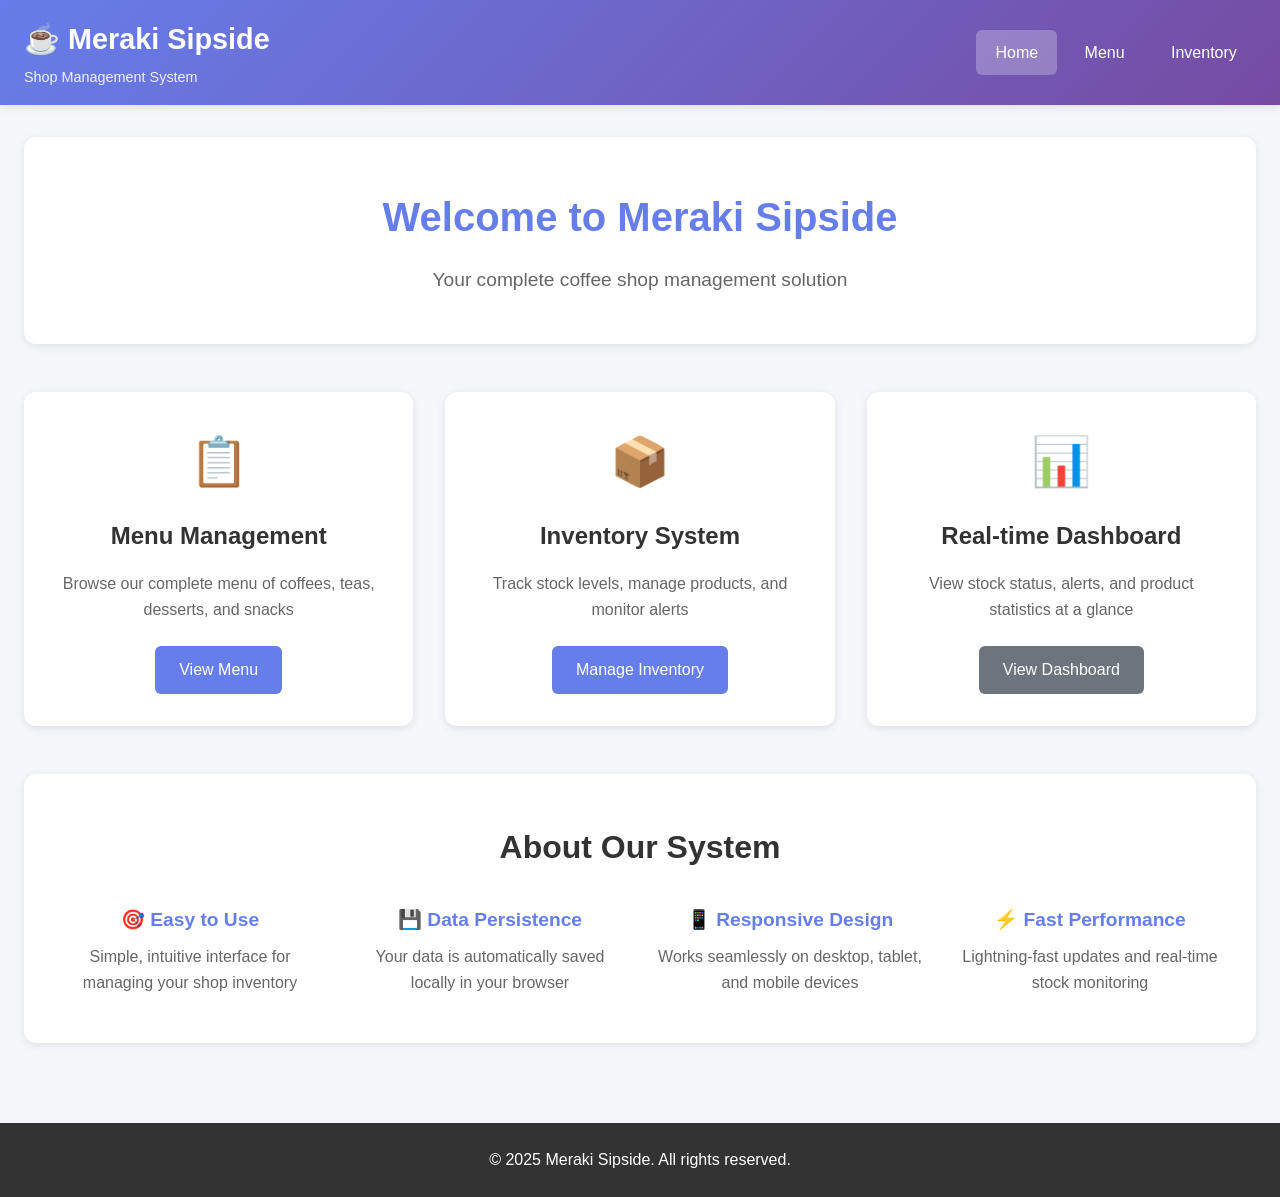
==== index.html @ 9d9142d4 "Initial commit: Meraki Sipside Inventory Management System" ====
<!DOCTYPE html>
<html lang="en">
<head>
    <meta charset="UTF-8">
    <meta name="viewport" content="width=device-width, initial-scale=1.0">
    <title>Meraki Sipside - Shop Management</title>
    <link rel="stylesheet" href="styles.css">
</head>
<body>
    <header>
        <div class="header-container">
            <div class="logo">
                <h1>☕ Meraki Sipside</h1>
                <p>Shop Management System</p>
            </div>
            <nav>
                <a href="index.html" class="nav-link active">Home</a>
                <a href="menu.html" class="nav-link">Menu</a>
                <a href="inventory.html" class="nav-link">Inventory</a>
            </nav>
        </div>
    </header>

    <main class="landing-container">
        <section class="hero">
            <h2>Welcome to Meraki Sipside</h2>
            <p>Your complete coffee shop management solution</p>
        </section>

        <section class="features">
            <div class="feature-card">
                <div class="feature-icon">📋</div>
                <h3>Menu Management</h3>
                <p>Browse our complete menu of coffees, teas, desserts, and snacks</p>
                <a href="menu.html" class="btn btn-primary">View Menu</a>
            </div>

            <div class="feature-card">
                <div class="feature-icon">📦</div>
                <h3>Inventory System</h3>
                <p>Track stock levels, manage products, and monitor alerts</p>
                <a href="inventory.html" class="btn btn-primary">Manage Inventory</a>
            </div>

            <div class="feature-card">
                <div class="feature-icon">📊</div>
                <h3>Real-time Dashboard</h3>
                <p>View stock status, alerts, and product statistics at a glance</p>
                <a href="inventory.html" class="btn btn-secondary">View Dashboard</a>
            </div>
        </section>

        <section class="info-section">
            <h2>About Our System</h2>
            <div class="info-grid">
                <div class="info-item">
                    <h4>🎯 Easy to Use</h4>
                    <p>Simple, intuitive interface for managing your shop inventory</p>
                </div>
                <div class="info-item">
                    <h4>💾 Data Persistence</h4>
                    <p>Your data is automatically saved locally in your browser</p>
                </div>
                <div class="info-item">
                    <h4>📱 Responsive Design</h4>
                    <p>Works seamlessly on desktop, tablet, and mobile devices</p>
                </div>
                <div class="info-item">
                    <h4>⚡ Fast Performance</h4>
                    <p>Lightning-fast updates and real-time stock monitoring</p>
                </div>
            </div>
        </section>
    </main>

    <footer>
        <p>&copy; 2025 Meraki Sipside. All rights reserved.</p>
    </footer>
</body>
</html>
---- styles.css ----
/* Meraki Sipside - Main Styles */

* {
    margin: 0;
    padding: 0;
    box-sizing: border-box;
}

body {
    font-family: 'Segoe UI', Tahoma, Geneva, Verdana, sans-serif;
    line-height: 1.6;
    color: #333;
    background: #f5f7fa;
}

/* Header Styles */
header {
    background: linear-gradient(135deg, #667eea 0%, #764ba2 100%);
    color: white;
    padding: 1rem 0;
    box-shadow: 0 2px 10px rgba(0,0,0,0.1);
}

.header-container {
    max-width: 1400px;
    margin: 0 auto;
    padding: 0 1.5rem;
    display: flex;
    justify-content: space-between;
    align-items: center;
    flex-wrap: wrap;
    gap: 1rem;
}

.logo h1 {
    font-size: 1.8rem;
    margin-bottom: 0.25rem;
}

.logo p {
    font-size: 0.9rem;
    opacity: 0.9;
}

nav {
    display: flex;
    gap: 0.5rem;
}

.nav-link {
    color: white;
    text-decoration: none;
    padding: 0.6rem 1.2rem;
    border-radius: 6px;
    transition: background 0.2s;
    font-weight: 500;
}

.nav-link:hover {
    background: rgba(255,255,255,0.15);
}

.nav-link.active {
    background: rgba(255,255,255,0.25);
}

/* Landing Page Styles */
.landing-container {
    max-width: 1400px;
    margin: 0 auto;
    padding: 2rem 1.5rem;
}

.hero {
    text-align: center;
    padding: 3rem 1rem;
    background: white;
    border-radius: 12px;
    box-shadow: 0 2px 10px rgba(0,0,0,0.1);
    margin-bottom: 3rem;
}

.hero h2 {
    font-size: 2.5rem;
    color: #667eea;
    margin-bottom: 1rem;
}

.hero p {
    font-size: 1.2rem;
    color: #666;
}

.features {
    display: grid;
    grid-template-columns: repeat(auto-fit, minmax(300px, 1fr));
    gap: 2rem;
    margin-bottom: 3rem;
}

.feature-card {
    background: white;
    padding: 2rem;
    border-radius: 12px;
    box-shadow: 0 2px 10px rgba(0,0,0,0.1);
    text-align: center;
    transition: transform 0.2s, box-shadow 0.2s;
}

.feature-card:hover {
    transform: translateY(-5px);
    box-shadow: 0 5px 20px rgba(0,0,0,0.15);
}

.feature-icon {
    font-size: 3rem;
    margin-bottom: 1rem;
}

.feature-card h3 {
    font-size: 1.5rem;
    color: #333;
    margin-bottom: 1rem;
}

.feature-card p {
    color: #666;
    margin-bottom: 1.5rem;
}

.info-section {
    background: white;
    padding: 3rem 2rem;
    border-radius: 12px;
    box-shadow: 0 2px 10px rgba(0,0,0,0.1);
}

.info-section h2 {
    text-align: center;
    font-size: 2rem;
    color: #333;
    margin-bottom: 2rem;
}

.info-grid {
    display: grid;
    grid-template-columns: repeat(auto-fit, minmax(250px, 1fr));
    gap: 2rem;
}

.info-item {
    text-align: center;
}

.info-item h4 {
    font-size: 1.2rem;
    color: #667eea;
    margin-bottom: 0.5rem;
}

.info-item p {
    color: #666;
}

/* Button Styles */
.btn {
    display: inline-block;
    padding: 0.7rem 1.5rem;
    border: none;
    border-radius: 6px;
    font-size: 1rem;
    font-weight: 500;
    cursor: pointer;
    transition: all 0.2s;
    text-decoration: none;
    text-align: center;
}

.btn-primary {
    background: #667eea;
    color: white;
}

.btn-primary:hover {
    background: #5568d3;
    transform: translateY(-2px);
}

.btn-secondary {
    background: #6c757d;
    color: white;
}

.btn-secondary:hover {
    background: #5a6268;
}

.btn-danger {
    background: #dc3545;
    color: white;
}

.btn-danger:hover {
    background: #c82333;
}

.btn-small {
    padding: 0.4rem 0.8rem;
    font-size: 0.85rem;
}

/* Inventory Page Styles */
.inventory-container {
    max-width: 1400px;
    margin: 0 auto;
    padding: 2rem 1.5rem;
}

/* Dashboard Section */
.dashboard {
    margin-bottom: 2rem;
}

.dashboard h2 {
    margin-bottom: 1rem;
    color: #333;
    font-size: 1.75rem;
}

.dashboard-cards {
    display: grid;
    grid-template-columns: repeat(auto-fit, minmax(240px, 1fr));
    gap: 1.5rem;
    margin-bottom: 2rem;
}

.dashboard-card {
    background: linear-gradient(135deg, #667eea 0%, #764ba2 100%);
    border-radius: 12px;
    padding: 1.5rem;
    color: white;
    display: flex;
    align-items: center;
    gap: 1rem;
    box-shadow: 0 4px 15px rgba(0, 0, 0, 0.1);
    transition: transform 0.2s, box-shadow 0.2s;
}

.dashboard-card:hover {
    transform: translateY(-4px);
    box-shadow: 0 6px 20px rgba(0, 0, 0, 0.15);
}

.dashboard-card.alert {
    background: linear-gradient(135deg, #f093fb 0%, #f5576c 100%);
}

.dashboard-card.danger {
    background: linear-gradient(135deg, #fa709a 0%, #fee140 100%);
}

.card-icon {
    font-size: 2.5rem;
}

.card-content h3 {
    margin: 0;
    font-size: 2rem;
    font-weight: 700;
}

.card-content p {
    margin: 0.25rem 0 0;
    opacity: 0.9;
    font-size: 0.95rem;
}

/* Controls Section */
.controls {
    display: flex;
    justify-content: space-between;
    align-items: center;
    flex-wrap: wrap;
    gap: 1rem;
    margin-bottom: 2rem;
    padding: 1rem;
    background: white;
    border-radius: 8px;
    box-shadow: 0 2px 8px rgba(0,0,0,0.1);
}

.controls-left,
.controls-right {
    display: flex;
    gap: 0.75rem;
    flex-wrap: wrap;
}

.search-input,
.filter-select {
    padding: 0.6rem 1rem;
    border: 2px solid #ddd;
    border-radius: 6px;
    font-size: 0.95rem;
    transition: border-color 0.2s;
}

.search-input:focus,
.filter-select:focus {
    outline: none;
    border-color: #667eea;
}

.search-input {
    min-width: 250px;
}

/* Inventory Table Section */
.inventory-section {
    margin-bottom: 2rem;
}

.inventory-section h2 {
    margin-bottom: 1rem;
    color: #333;
    font-size: 1.5rem;
}

.table-container {
    overflow-x: auto;
    background: white;
    border-radius: 8px;
    box-shadow: 0 2px 8px rgba(0, 0, 0, 0.1);
}

.inventory-table {
    width: 100%;
    border-collapse: collapse;
    min-width: 900px;
}

.inventory-table thead {
    background: #667eea;
    color: white;
}

.inventory-table th {
    padding: 1rem;
    text-align: left;
    font-weight: 600;
    font-size: 0.9rem;
    text-transform: uppercase;
    letter-spacing: 0.5px;
}

.inventory-table td {
    padding: 0.9rem 1rem;
    border-bottom: 1px solid #e9ecef;
}

.inventory-table tbody tr:hover {
    background: #f8f9fa;
}

.inventory-table tbody tr.out-of-stock {
    background: #ffebee;
}

.inventory-table tbody tr.low-stock {
    background: #fff3e0;
}

.inventory-table tbody tr.in-stock {
    background: white;
}

.stock-input {
    width: 80px;
    padding: 0.4rem 0.6rem;
    border: 2px solid #ddd;
    border-radius: 4px;
    font-size: 0.9rem;
    text-align: center;
}

.stock-input:focus {
    outline: none;
    border-color: #667eea;
}

.badge {
    display: inline-block;
    padding: 0.4rem 0.8rem;
    border-radius: 20px;
    font-size: 0.8rem;
    font-weight: 600;
    text-transform: uppercase;
}

.badge-success {
    background: #d4edda;
    color: #155724;
}

.badge-warning {
    background: #fff3cd;
    color: #856404;
}

.badge-danger {
    background: #f8d7da;
    color: #721c24;
}

.btn-action {
    padding: 0.4rem 0.6rem;
    margin: 0 0.2rem;
    border: none;
    background: transparent;
    font-size: 1.2rem;
    cursor: pointer;
    border-radius: 4px;
    transition: background 0.2s;
}

.btn-action:hover {
    background: #e9ecef;
}

.btn-edit:hover {
    background: #cfe2ff;
}

.btn-delete:hover {
    background: #f8d7da;
}

/* Modal Styles */
.modal {
    display: none;
    position: fixed;
    z-index: 1000;
    left: 0;
    top: 0;
    width: 100%;
    height: 100%;
    background: rgba(0, 0, 0, 0.5);
    align-items: center;
    justify-content: center;
    animation: fadeIn 0.2s;
}

@keyframes fadeIn {
    from { opacity: 0; }
    to { opacity: 1; }
}

.modal-content {
    background: white;
    border-radius: 12px;
    max-width: 600px;
    width: 90%;
    max-height: 90vh;
    overflow-y: auto;
    box-shadow: 0 10px 40px rgba(0, 0, 0, 0.2);
    animation: slideUp 0.3s;
}

@keyframes slideUp {
    from { 
        transform: translateY(50px);
        opacity: 0;
    }
    to { 
        transform: translateY(0);
        opacity: 1;
    }
}

.modal-header {
    display: flex;
    justify-content: space-between;
    align-items: center;
    padding: 1.5rem;
    border-bottom: 2px solid #e9ecef;
}

.modal-header h2 {
    margin: 0;
    color: #333;
    font-size: 1.5rem;
}

.modal-close {
    background: none;
    border: none;
    font-size: 2rem;
    color: #999;
    cursor: pointer;
    line-height: 1;
    transition: color 0.2s;
}

.modal-close:hover {
    color: #333;
}

/* Product Form */
.product-form {
    padding: 1.5rem;
}

.form-group {
    margin-bottom: 1.5rem;
}

.form-group label {
    display: block;
    margin-bottom: 0.5rem;
    font-weight: 600;
    color: #333;
}

.form-group input[type="text"],
.form-group input[type="number"],
.form-group select,
.form-group textarea {
    width: 100%;
    padding: 0.7rem;
    border: 2px solid #ddd;
    border-radius: 6px;
    font-size: 0.95rem;
    transition: border-color 0.2s;
}

.form-group input:focus,
.form-group select:focus,
.form-group textarea:focus {
    outline: none;
    border-color: #667eea;
}

.form-group textarea {
    resize: vertical;
    font-family: inherit;
}

.form-group input[type="checkbox"] {
    margin-right: 0.5rem;
    width: auto;
}

/* Sizes Section */
#sizes-container {
    margin-bottom: 1rem;
}

.size-input-group {
    display: flex;
    gap: 0.5rem;
    margin-bottom: 0.75rem;
    align-items: center;
}

.size-input-group input {
    flex: 1;
    padding: 0.6rem;
    border: 2px solid #ddd;
    border-radius: 6px;
}

.size-input-group .size-name {
    max-width: 120px;
}

.btn-remove-size {
    padding: 0.6rem;
    background: #dc3545;
    color: white;
    border: none;
    border-radius: 6px;
    cursor: pointer;
    font-size: 1rem;
    transition: background 0.2s;
}

.btn-remove-size:hover {
    background: #c82333;
}

/* Form Actions */
.form-actions {
    display: flex;
    justify-content: flex-end;
    gap: 0.75rem;
    margin-top: 2rem;
    padding-top: 1.5rem;
    border-top: 2px solid #e9ecef;
}

/* Alerts Section */
.alerts-section {
    margin-bottom: 2rem;
}

.alerts-section h2 {
    margin-bottom: 1rem;
    color: #333;
    font-size: 1.5rem;
}

.alerts-container {
    display: flex;
    flex-direction: column;
    gap: 0.75rem;
}

.alert {
    padding: 1rem 1.25rem;
    border-radius: 8px;
    font-size: 0.95rem;
    border-left: 4px solid;
}

.alert-success {
    background: #d4edda;
    color: #155724;
    border-left-color: #28a745;
}

.alert-warning {
    background: #fff3cd;
    color: #856404;
    border-left-color: #ffc107;
}

.alert-danger {
    background: #f8d7da;
    color: #721c24;
    border-left-color: #dc3545;
}

.alert strong {
    font-weight: 700;
}

/* Menu Page Styles */
.menu-container {
    max-width: 1400px;
    margin: 0 auto;
    padding: 2rem 1.5rem;
}

.menu-header {
    text-align: center;
    margin-bottom: 2rem;
}

.menu-header h2 {
    font-size: 2rem;
    color: #333;
    margin-bottom: 0.5rem;
}

.category-filter {
    display: flex;
    justify-content: center;
    flex-wrap: wrap;
    gap: 0.75rem;
    margin-bottom: 2rem;
    padding: 1rem;
    background: white;
    border-radius: 8px;
    box-shadow: 0 2px 8px rgba(0,0,0,0.1);
}

.category-btn {
    padding: 0.6rem 1.2rem;
    border: 2px solid #667eea;
    background: white;
    color: #667eea;
    border-radius: 6px;
    font-size: 0.95rem;
    font-weight: 500;
    cursor: pointer;
    transition: all 0.2s;
}

.category-btn:hover {
    background: #667eea;
    color: white;
}

.category-btn.active {
    background: #667eea;
    color: white;
}

.menu-grid {
    display: grid;
    grid-template-columns: repeat(auto-fill, minmax(280px, 1fr));
    gap: 1.5rem;
}

.menu-item {
    background: white;
    border-radius: 12px;
    padding: 1.5rem;
    box-shadow: 0 2px 10px rgba(0,0,0,0.1);
    transition: transform 0.2s, box-shadow 0.2s;
}

.menu-item:hover {
    transform: translateY(-5px);
    box-shadow: 0 5px 20px rgba(0,0,0,0.15);
}

.menu-item h3 {
    font-size: 1.3rem;
    color: #333;
    margin-bottom: 0.5rem;
}

.menu-item .category {
    display: inline-block;
    padding: 0.3rem 0.8rem;
    background: #e9ecef;
    color: #666;
    border-radius: 20px;
    font-size: 0.8rem;
    margin-bottom: 0.75rem;
}

.menu-item p {
    color: #666;
    margin-bottom: 1rem;
    min-height: 3em;
}

.menu-item .price {
    font-size: 1.2rem;
    font-weight: 700;
    color: #667eea;
    margin-bottom: 0.5rem;
}

.menu-item .stock-status {
    font-size: 0.9rem;
    margin-bottom: 0.75rem;
}

.stock-status.in-stock {
    color: #28a745;
}

.stock-status.low-stock {
    color: #ffc107;
}

.stock-status.out-of-stock {
    color: #dc3545;
}

/* Footer */
footer {
    background: #333;
    color: white;
    text-align: center;
    padding: 1.5rem;
    margin-top: 3rem;
}

/* Toast Notification */
.toast {
    animation: slideInRight 0.3s ease-out;
}

@keyframes slideInRight {
    from {
        transform: translateX(100%);
        opacity: 0;
    }
    to {
        transform: translateX(0);
        opacity: 1;
    }
}

/* Responsive Design */
@media (max-width: 768px) {
    .header-container {
        flex-direction: column;
        text-align: center;
    }

    nav {
        width: 100%;
        justify-content: center;
    }

    .hero h2 {
        font-size: 2rem;
    }

    .features {
        grid-template-columns: 1fr;
    }

    .dashboard-cards {
        grid-template-columns: 1fr;
    }

    .controls {
        flex-direction: column;
        align-items: stretch;
    }

    .controls-left,
    .controls-right {
        flex-direction: column;
        width: 100%;
    }

    .search-input {
        min-width: 100%;
    }

    .modal-content {
        width: 95%;
        margin: 1rem;
    }

    .size-input-group {
        flex-wrap: wrap;
    }

    .size-input-group .size-name,
    .size-input-group .size-price {
        min-width: calc(50% - 0.25rem);
    }

    .form-actions {
        flex-direction: column;
    }

    .form-actions .btn {
        width: 100%;
    }

    .menu-grid {
        grid-template-columns: 1fr;
    }
}

/* Print Styles */
@media print {
    .controls,
    .form-actions,
    .btn-action,
    .modal,
    nav,
    footer {
        display: none !important;
    }

    .inventory-table {
        page-break-inside: avoid;
    }
}
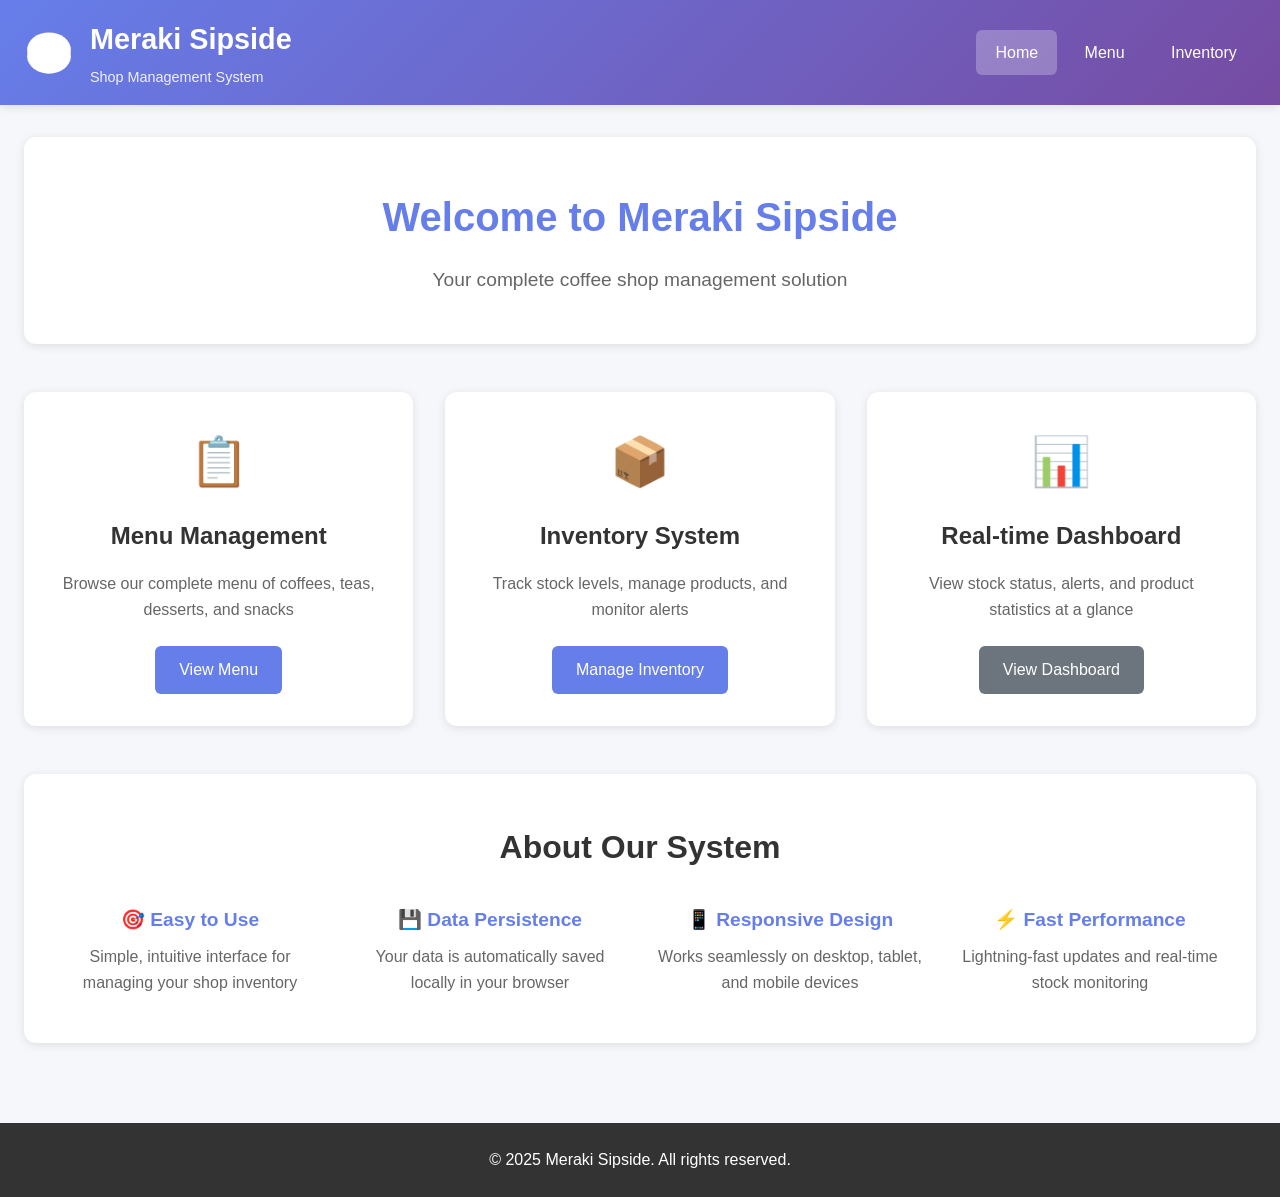
==== commit 2094df62: "Replace coffee emoji with Meraki logo image" ====
--- a/index.html
+++ b/index.html
@@ -10,8 +10,11 @@
     <header>
         <div class="header-container">
             <div class="logo">
-                <h1>☕ Meraki Sipside</h1>
-                <p>Shop Management System</p>
+                <img src="assets/meraki-logo.svg" alt="Meraki Sipside" class="logo-img">
+                <div>
+                    <h1>Meraki Sipside</h1>
+                    <p>Shop Management System</p>
+                </div>
             </div>
             <nav>
                 <a href="index.html" class="nav-link active">Home</a>
--- a/styles.css
+++ b/styles.css
@@ -30,6 +30,19 @@
     align-items: center;
     flex-wrap: wrap;
     gap: 1rem;
+}
+
+.logo {
+    display: flex;
+    align-items: center;
+    gap: 1rem;
+}
+
+.logo-img {
+    width: 50px;
+    height: 50px;
+    object-fit: contain;
+    filter: brightness(0) invert(1);
 }
 
 .logo h1 {
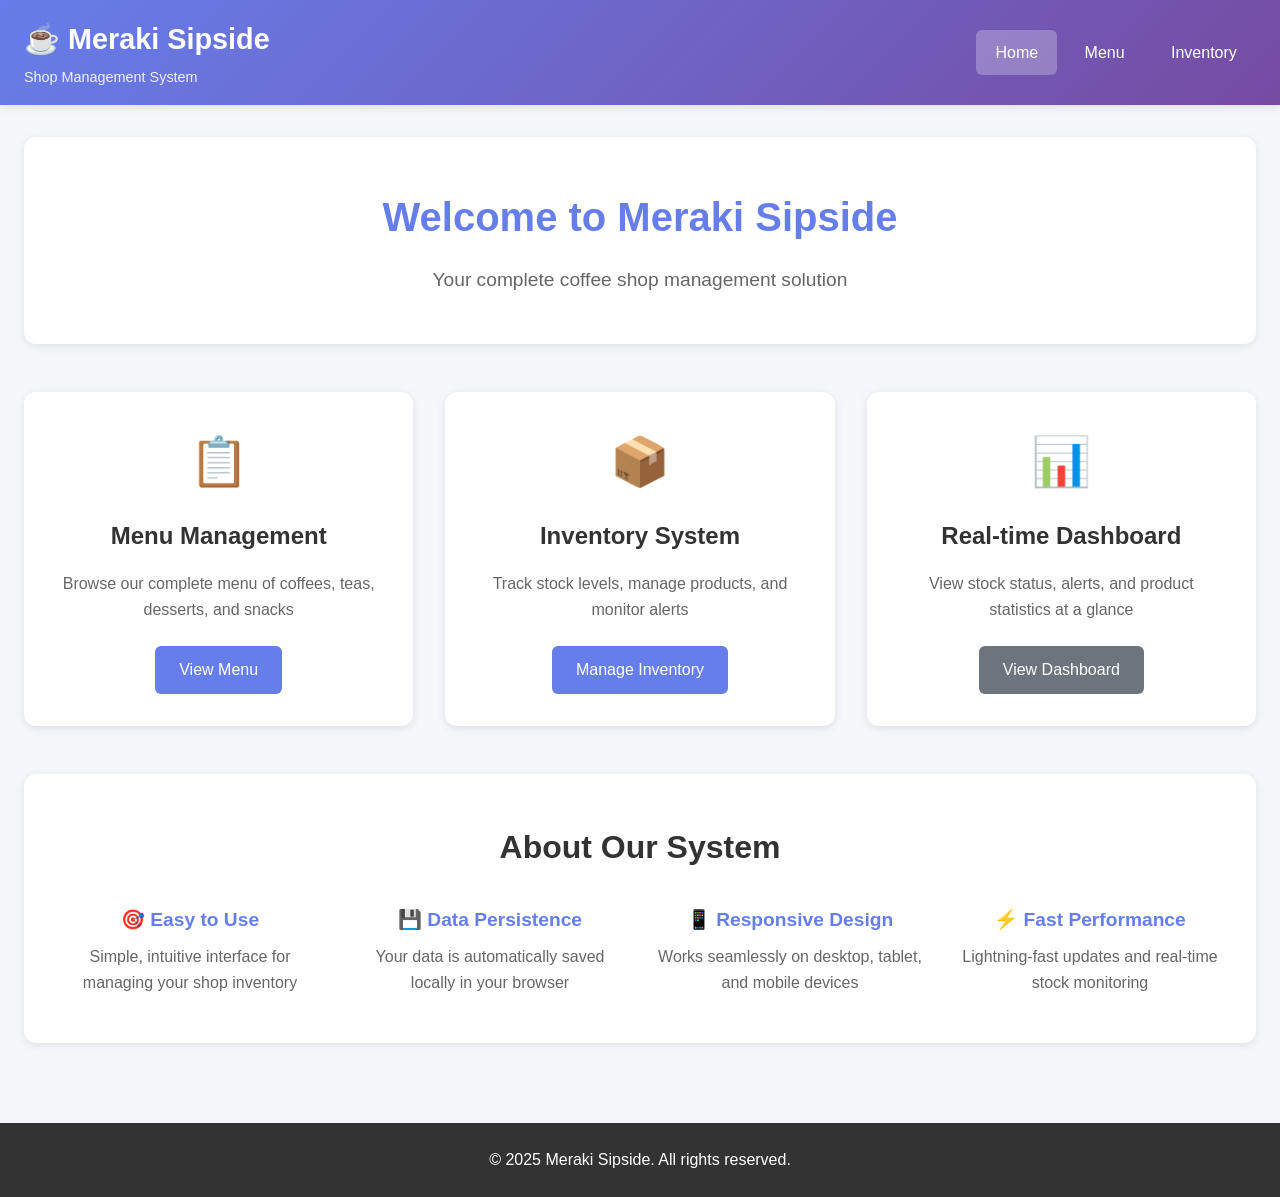
==== commit 894e44b4: "UI polish: pages markup updates and asset cleanup" ====
--- a/index.html
+++ b/index.html
@@ -10,11 +10,8 @@
     <header>
         <div class="header-container">
             <div class="logo">
-                <img src="assets/meraki-logo.svg" alt="Meraki Sipside" class="logo-img">
-                <div>
-                    <h1>Meraki Sipside</h1>
-                    <p>Shop Management System</p>
-                </div>
+                <h1>☕ Meraki Sipside</h1>
+                <p>Shop Management System</p>
             </div>
             <nav>
                 <a href="index.html" class="nav-link active">Home</a>
--- a/styles.css
+++ b/styles.css
@@ -30,19 +30,6 @@
     align-items: center;
     flex-wrap: wrap;
     gap: 1rem;
-}
-
-.logo {
-    display: flex;
-    align-items: center;
-    gap: 1rem;
-}
-
-.logo-img {
-    width: 50px;
-    height: 50px;
-    object-fit: contain;
-    filter: brightness(0) invert(1);
 }
 
 .logo h1 {
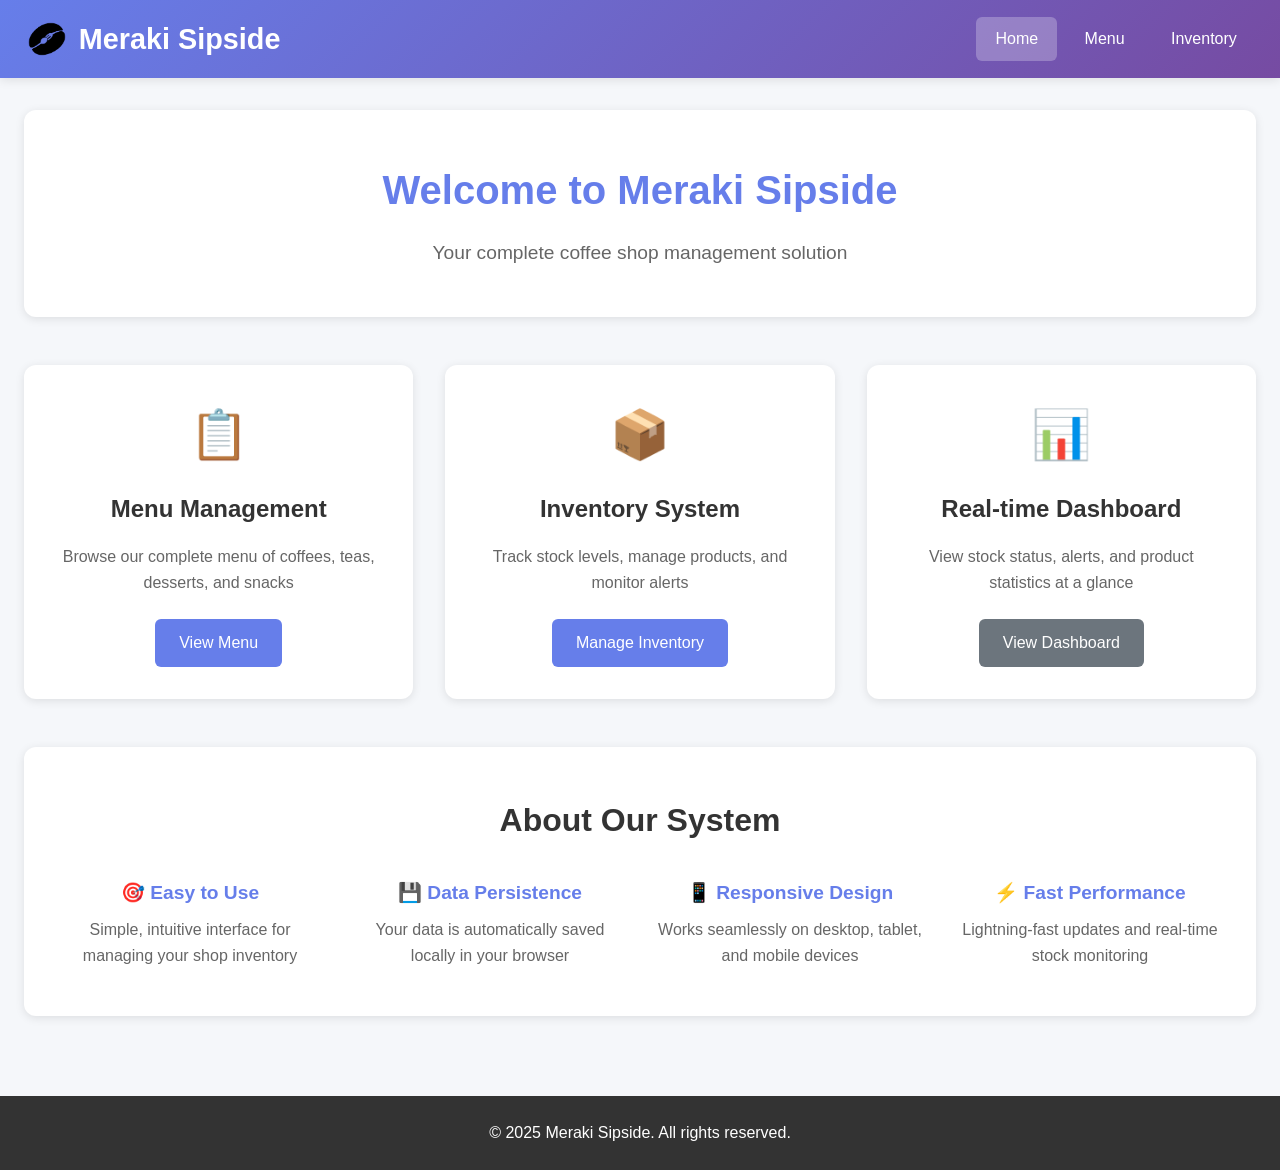
==== commit 071f58f7: "Refresh menu sizing labels and header branding" ====
--- a/index.html
+++ b/index.html
@@ -10,8 +10,8 @@
     <header>
         <div class="header-container">
             <div class="logo">
-                <h1>☕ Meraki Sipside</h1>
-                <p>Shop Management System</p>
+                <img src="meraki.png" alt="Meraki Sipside logo" class="logo-mark" />
+                <h1>Meraki Sipside</h1>
             </div>
             <nav>
                 <a href="index.html" class="nav-link active">Home</a>
--- a/styles.css
+++ b/styles.css
@@ -32,9 +32,21 @@
     gap: 1rem;
 }
 
+.logo {
+    display: flex;
+    align-items: center;
+    gap: 0.55rem;
+}
+
+.logo-mark {
+    width: 46px;
+    height: 46px;
+    object-fit: contain;
+}
+
 .logo h1 {
     font-size: 1.8rem;
-    margin-bottom: 0.25rem;
+    margin: 0;
 }
 
 .logo p {
@@ -384,6 +396,31 @@
 }
 
 .stock-input:focus {
+    outline: none;
+    border-color: #667eea;
+}
+
+.price-input-wrapper {
+    display: inline-flex;
+    align-items: center;
+    gap: 0.35rem;
+}
+
+.currency-symbol {
+    font-weight: 600;
+    color: #555;
+}
+
+.price-input {
+    width: 100px;
+    padding: 0.4rem 0.6rem;
+    border: 2px solid #ddd;
+    border-radius: 4px;
+    font-size: 0.9rem;
+    text-align: center;
+}
+
+.price-input:focus {
     outline: none;
     border-color: #667eea;
 }
@@ -505,6 +542,70 @@
     color: #333;
 }
 
+.stock-modal-content {
+    max-width: 540px;
+}
+
+.stock-modal-body {
+    padding: 1.5rem;
+    display: flex;
+    flex-direction: column;
+    gap: 1rem;
+}
+
+.stock-modal-item {
+    border: 1px solid #e0e7ff;
+    border-radius: 10px;
+    padding: 1rem 1.25rem;
+    background: #f8f9ff;
+    box-shadow: 0 4px 12px rgba(0, 0, 0, 0.08);
+    cursor: pointer;
+    transition: transform 0.2s ease, box-shadow 0.2s ease;
+}
+
+.stock-modal-item h3 {
+    margin-bottom: 0.25rem;
+    font-size: 1.2rem;
+}
+
+.stock-modal-meta {
+    margin-bottom: 0.5rem;
+    font-weight: 600;
+    color: #667eea;
+}
+
+.stock-modal-item:hover,
+.stock-modal-item:focus-visible {
+    transform: translateY(-2px);
+    box-shadow: 0 8px 24px rgba(0, 0, 0, 0.12);
+}
+
+.stock-modal-item:focus-visible {
+    outline: 3px solid #667eea;
+    outline-offset: 2px;
+}
+
+.stock-modal-item--warning {
+    border-color: #ffeeba;
+    background: #fff3cd;
+}
+
+.stock-modal-item--danger {
+    border-color: #f5c6cb;
+    background: #f8d7da;
+}
+
+.stock-modal-empty {
+    text-align: center;
+    color: #666;
+    font-size: 1rem;
+}
+
+.inventory-table tbody tr.highlight-focus {
+    background-color: #fff7ba !important;
+    transition: background-color 0.3s ease;
+}
+
 /* Product Form */
 .product-form {
     padding: 1.5rem;
@@ -550,44 +651,6 @@
     width: auto;
 }
 
-/* Sizes Section */
-#sizes-container {
-    margin-bottom: 1rem;
-}
-
-.size-input-group {
-    display: flex;
-    gap: 0.5rem;
-    margin-bottom: 0.75rem;
-    align-items: center;
-}
-
-.size-input-group input {
-    flex: 1;
-    padding: 0.6rem;
-    border: 2px solid #ddd;
-    border-radius: 6px;
-}
-
-.size-input-group .size-name {
-    max-width: 120px;
-}
-
-.btn-remove-size {
-    padding: 0.6rem;
-    background: #dc3545;
-    color: white;
-    border: none;
-    border-radius: 6px;
-    cursor: pointer;
-    font-size: 1rem;
-    transition: background 0.2s;
-}
-
-.btn-remove-size:hover {
-    background: #c82333;
-}
-
 /* Form Actions */
 .form-actions {
     display: flex;
@@ -613,6 +676,9 @@
     display: flex;
     flex-direction: column;
     gap: 0.75rem;
+    max-height: 220px;
+    overflow-y: auto;
+    padding-right: 0.5rem;
 }
 
 .alert {
